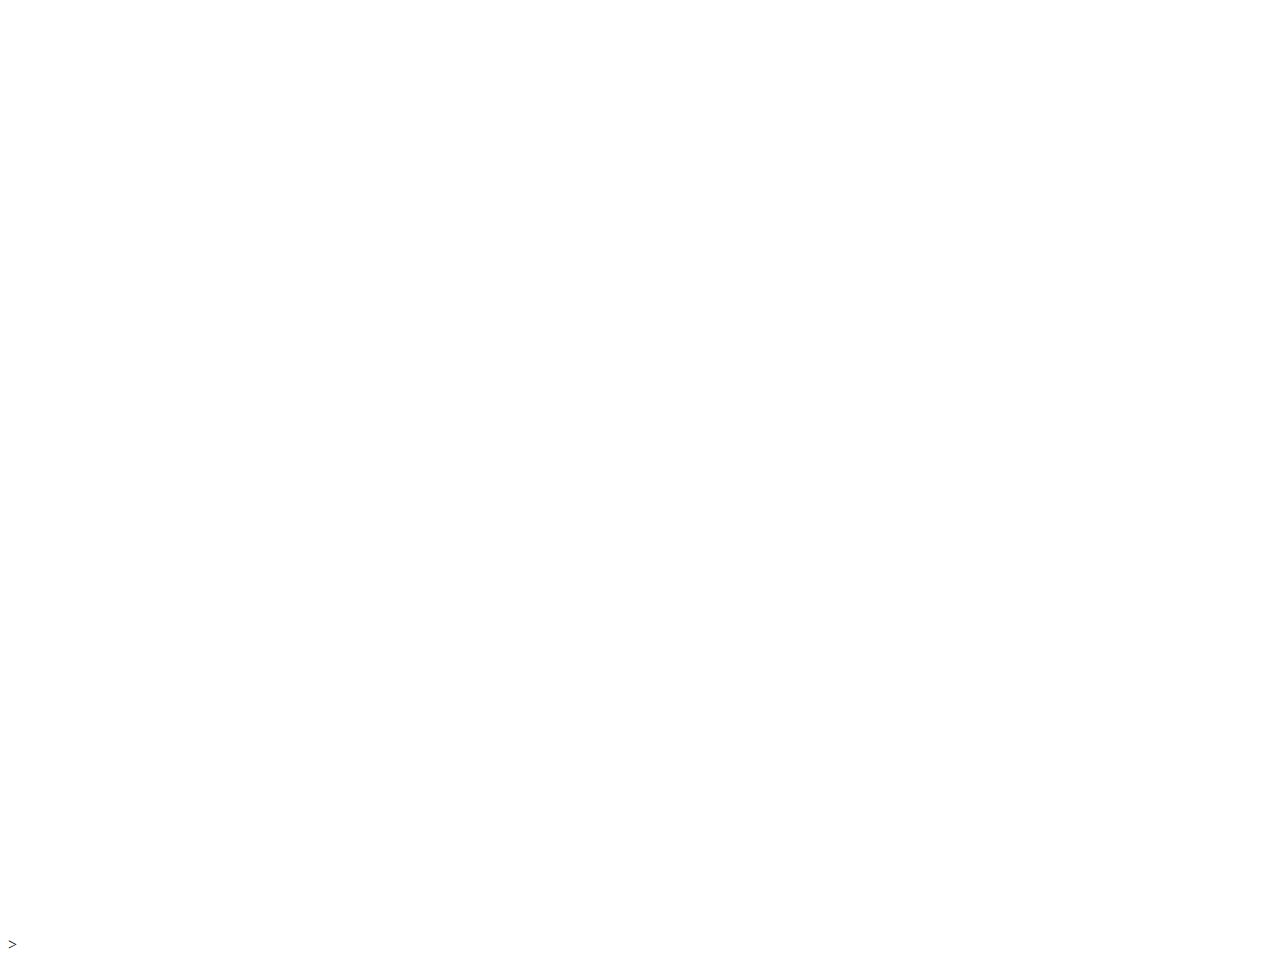
==== index.html @ 5058cd63 "beggining the challenge with simple interface 12, got image and the start of index and css and linke" ====
<!DOCTYPE html>
<html lang="en">
  <head>
    <meta charset="UTF-8" />
    <meta name="viewport" content="width=device-width, initial-scale=1.0" />
    <title>Interface Simple Interface 12 by Alejandro Perdomo</title>
    <link rel="stylesheet" href="/style.css">
  </head>
  <body>
    <div class="area">

    </div>>
  </body>
</html>
---- style.css ----
.area {
    width: 788px;
    height: 928px;
}
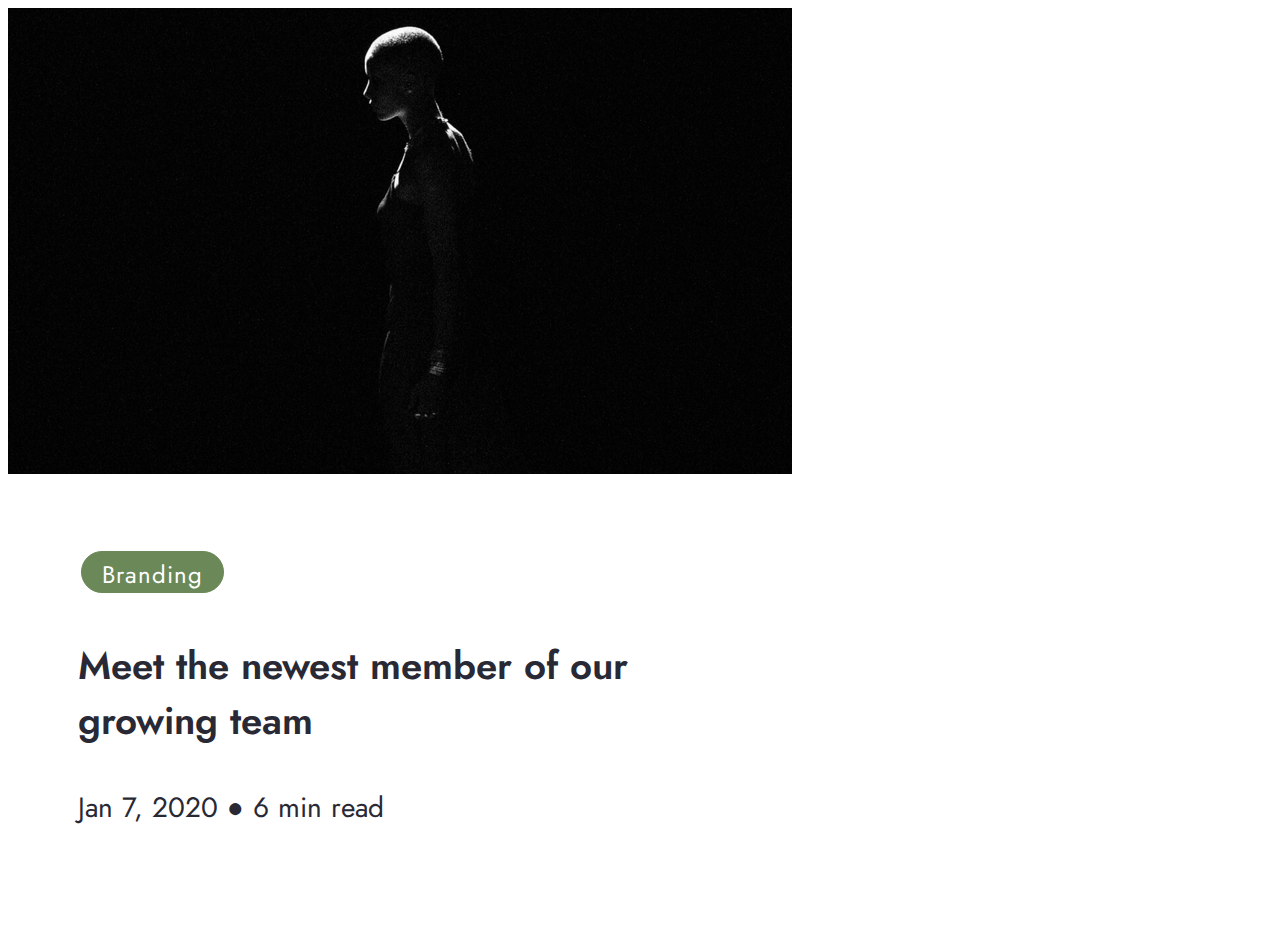
==== commit 381691c3: "got the font family right, the padding and spaing good, now just polishing some more for the pixel p" ====
--- a/index.html
+++ b/index.html
@@ -5,10 +5,14 @@
     <meta name="viewport" content="width=device-width, initial-scale=1.0" />
     <title>Interface Simple Interface 12 by Alejandro Perdomo</title>
     <link rel="stylesheet" href="/style.css">
-  </head>
+    <link href="https://fonts.googleapis.com/css2?family=Jost:wght@400;600&display=swap" rel="stylesheet">  </head>
   <body>
     <div class="area">
+        <img src="/img/simple-interface.12-pic.png" alt="silhouette of a woman in a black area facing left">
+        <button type="button">Branding</button>
+        <h1>Meet the newest member of our growing team</h1>
+        <p>Jan 7, 2020 &#9679 6 min read</p>
 
-    </div>>
+    </div>
   </body>
 </html>--- a/style.css
+++ b/style.css
@@ -1,4 +1,49 @@
 .area {
+    margin: 0;
     width: 788px;
     height: 928px;
+    background-color: #ffffff;
+    color: #282934;
+    border-color:  #f3f0ea;
+    border-width: 0 1px 0 3px;
+    
+}
+
+button {
+    font-family: 'Jost', sans-serif;
+    background-color: #6a8858;
+    color: #ffffff;
+    border-radius: 40px;
+    box-shadow: none;
+    border: 1px solid #6a8858;
+    margin-top: 73px;
+    margin-left: 73px;
+    font-size: 1.5rem;
+    padding-left: 20px;
+    padding-right: 20px;
+    padding-top: 5px;
+    padding-bottom: 0;
+    letter-spacing: 1px;
+}
+
+img {
+    width: auto;
+    height: auto;
+}
+
+h1 {
+    margin-top: 45px;
+    margin-left: 70px;
+    margin-right: 151px;
+    font-size: 2.4rem;
+    font-family: 'Jost', sans-serif;
+    font-weight: 590;
+}
+
+p {
+    margin-top: 39px;
+    margin-left: 70px;
+    word-spacing: 1px;
+    font-family: 'Jost', sans-serif;
+    font-size: 1.75rem;
 }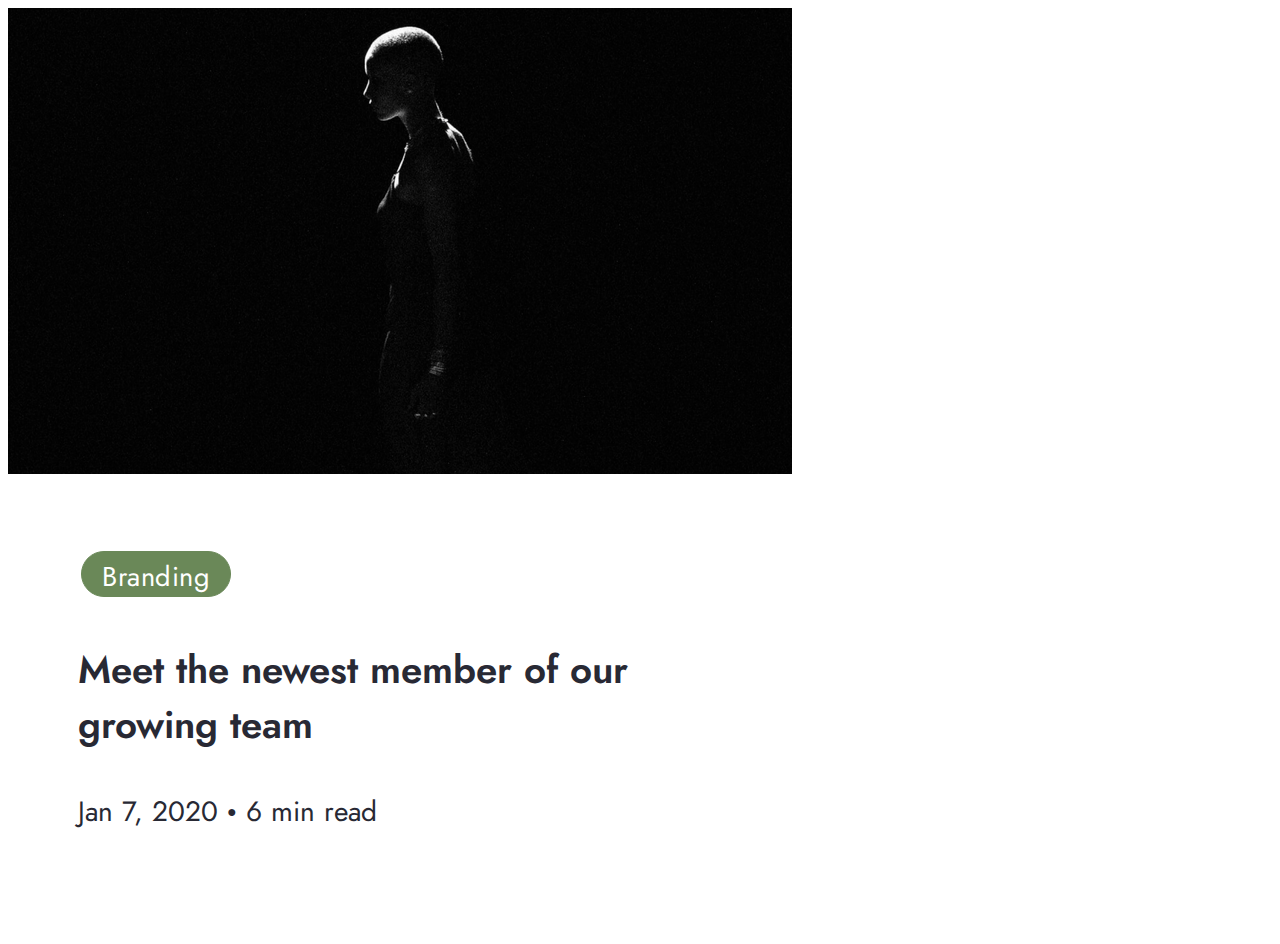
==== commit dee998b7: "fixed the unicode, and polished everything, this should be the final push" ====
--- a/index.html
+++ b/index.html
@@ -11,7 +11,7 @@
         <img src="/img/simple-interface.12-pic.png" alt="silhouette of a woman in a black area facing left">
         <button type="button">Branding</button>
         <h1>Meet the newest member of our growing team</h1>
-        <p>Jan 7, 2020 &#9679 6 min read</p>
+        <p>Jan 7, 2020 <span>&#9679</span> 6 min read</p>
 
     </div>
   </body>
--- a/style.css
+++ b/style.css
@@ -18,12 +18,12 @@
     border: 1px solid #6a8858;
     margin-top: 73px;
     margin-left: 73px;
-    font-size: 1.5rem;
+    font-size: 1.7rem;
     padding-left: 20px;
     padding-right: 20px;
     padding-top: 5px;
     padding-bottom: 0;
-    letter-spacing: 1px;
+    letter-spacing: 0.5px;
 }
 
 img {
@@ -46,4 +46,9 @@
     word-spacing: 1px;
     font-family: 'Jost', sans-serif;
     font-size: 1.75rem;
+}
+
+span {
+    font-size: 1rem;
+    vertical-align: 16%;
 }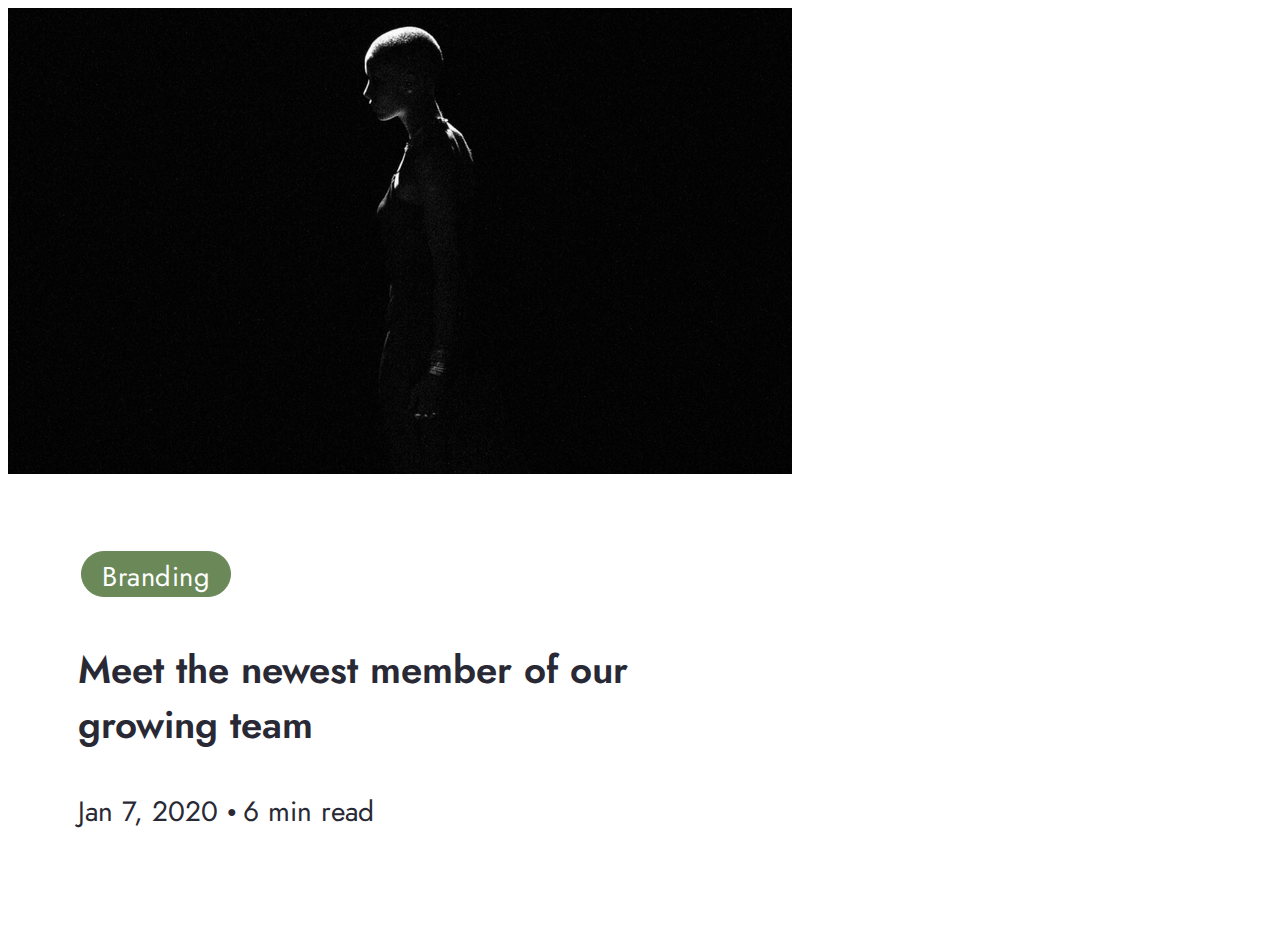
==== commit 5eb7777d: "validated HTML, missed a semicolon at the end of the unicode, now must be good" ====
--- a/index.html
+++ b/index.html
@@ -11,7 +11,7 @@
         <img src="/img/simple-interface.12-pic.png" alt="silhouette of a woman in a black area facing left">
         <button type="button">Branding</button>
         <h1>Meet the newest member of our growing team</h1>
-        <p>Jan 7, 2020 <span>&#9679</span> 6 min read</p>
+        <p>Jan 7, 2020 <span> &#9679; </span> 6 min read</p>
 
     </div>
   </body>
